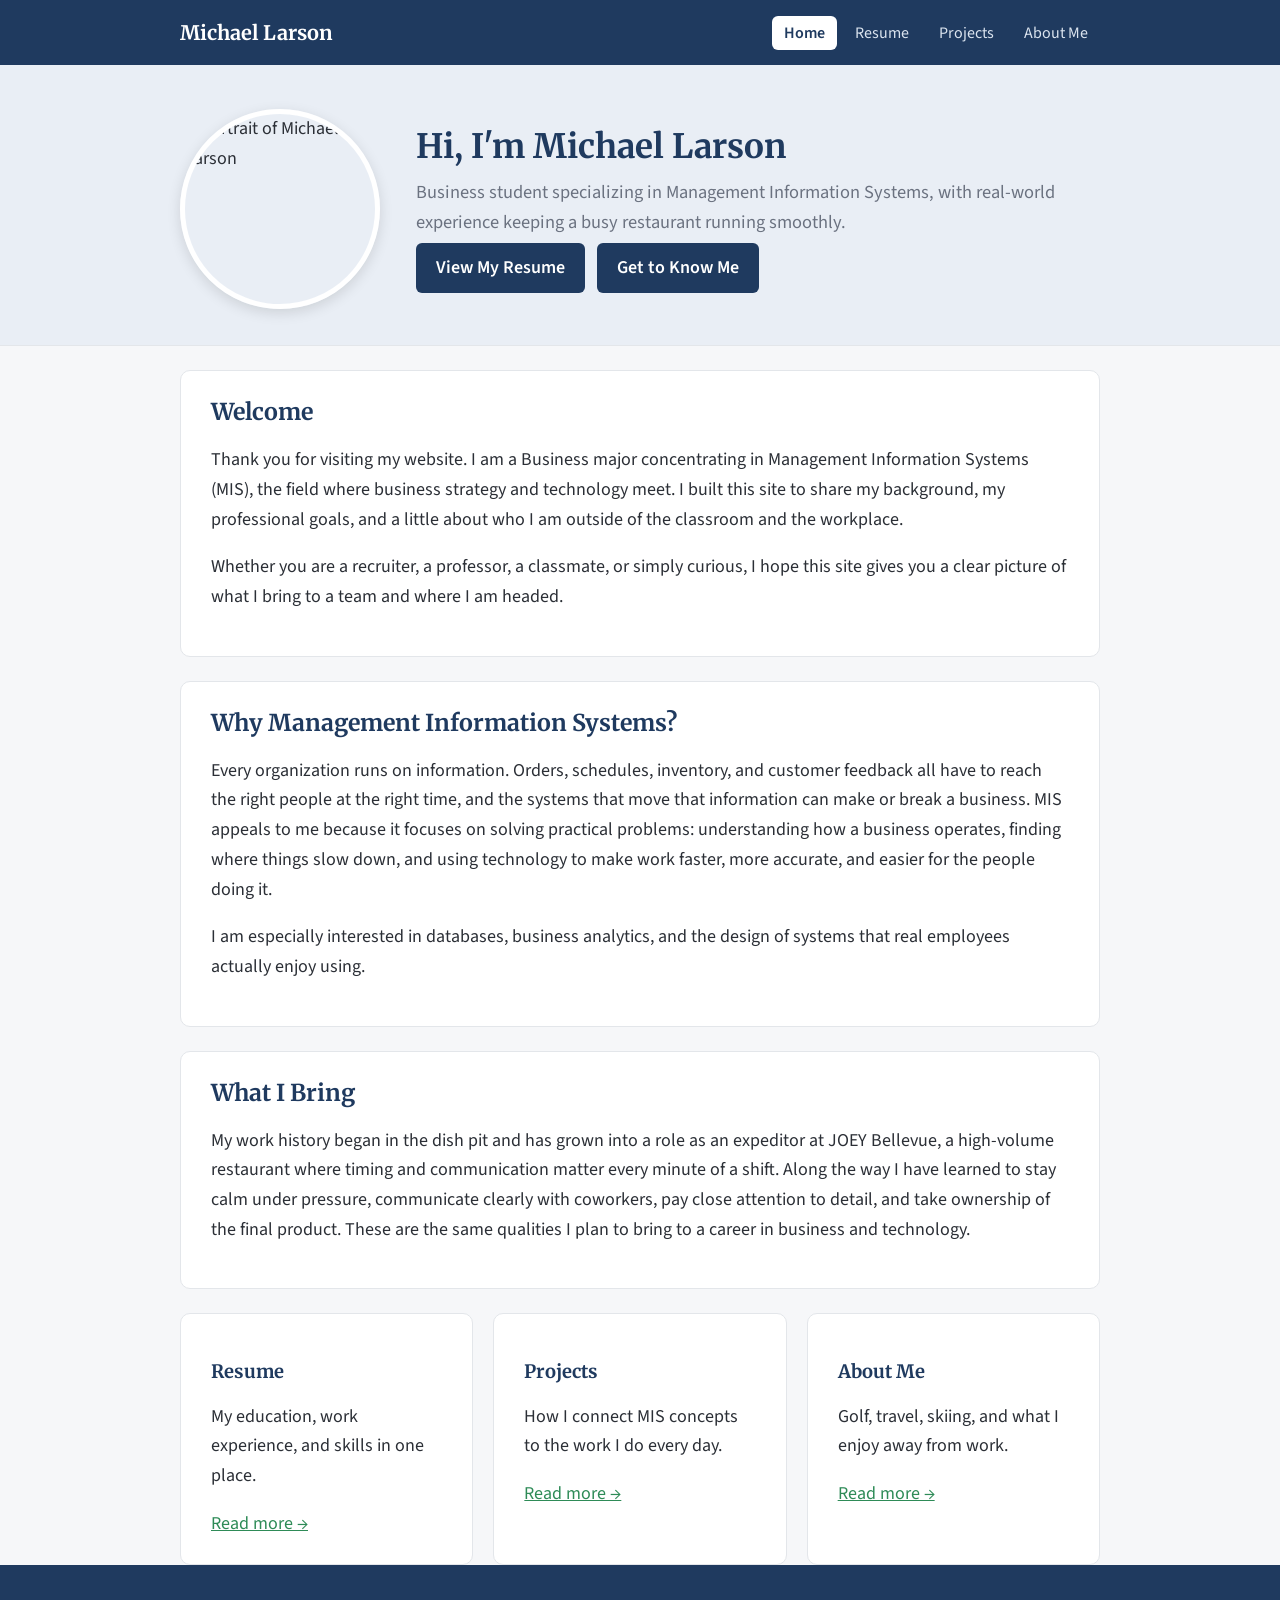
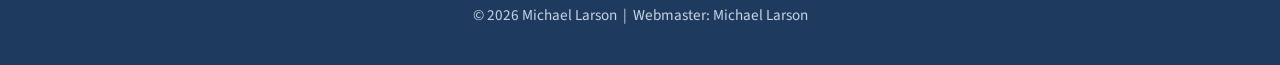
==== index.html @ e12e1476 "Add files via upload" ====
<!DOCTYPE html>
<html lang="en">
<head>
  <meta charset="UTF-8">
  <meta name="viewport" content="width=device-width, initial-scale=1.0">
  <!-- The page title shows in the browser tab -->
  <title>Home | Michael Larson</title>
  <link href="https://fonts.googleapis.com/css2?family=Merriweather:wght@700&family=Source+Sans+3:wght@400;600&display=swap" rel="stylesheet">
  <link rel="stylesheet" href="style.css">
</head>
<body>

  <!-- ===== NAVIGATION BAR (same on every page; move class="active" to the current page) ===== -->
  <header class="site-header">
    <div class="container">
      <a class="logo" href="index.html">Michael Larson</a>
      <ul class="nav">
        <li><a href="index.html" class="active">Home</a></li>
        <li><a href="resume.html">Resume</a></li>
        <li><a href="projects.html">Projects</a></li>
        <li><a href="about.html">About Me</a></li>
      </ul>
    </div>
  </header>

  <!-- ===== BANNER WITH PROFILE PHOTO ===== -->
  <section class="banner">
    <div class="container hero">
      <!-- Replace images/profile.jpg with your own photo (keep the same file name) -->
      <img src="images/profile.jpg" alt="Portrait of Michael Larson">
      <div class="hero-text">
        <h1>Hi, I'm Michael Larson</h1>
        <p>Business student specializing in Management Information Systems, with real-world experience keeping a busy restaurant running smoothly.</p>
        <a class="button" href="resume.html">View My Resume</a>
        <a class="button" href="about.html">Get to Know Me</a>
      </div>
    </div>
  </section>

  <!-- ===== MAIN CONTENT ===== -->
  <main class="container">

    <section class="card">
      <h2>Welcome</h2>
      <p>Thank you for visiting my website. I am a Business major concentrating in Management Information Systems (MIS), the field where business strategy and technology meet. I built this site to share my background, my professional goals, and a little about who I am outside of the classroom and the workplace.</p>
      <p>Whether you are a recruiter, a professor, a classmate, or simply curious, I hope this site gives you a clear picture of what I bring to a team and where I am headed.</p>
    </section>

    <section class="card">
      <h2>Why Management Information Systems?</h2>
      <p>Every organization runs on information. Orders, schedules, inventory, and customer feedback all have to reach the right people at the right time, and the systems that move that information can make or break a business. MIS appeals to me because it focuses on solving practical problems: understanding how a business operates, finding where things slow down, and using technology to make work faster, more accurate, and easier for the people doing it.</p>
      <p>I am especially interested in databases, business analytics, and the design of systems that real employees actually enjoy using.</p>
    </section>

    <section class="card">
      <h2>What I Bring</h2>
      <p>My work history began in the dish pit and has grown into a role as an expeditor at JOEY Bellevue, a high-volume restaurant where timing and communication matter every minute of a shift. Along the way I have learned to stay calm under pressure, communicate clearly with coworkers, pay close attention to detail, and take ownership of the final product. These are the same qualities I plan to bring to a career in business and technology.</p>
    </section>

    <section class="grid">
      <div class="card">
        <h3>Resume</h3>
        <p>My education, work experience, and skills in one place.</p>
        <a href="resume.html">Read more &rarr;</a>
      </div>
      <div class="card">
        <h3>Projects</h3>
        <p>How I connect MIS concepts to the work I do every day.</p>
        <a href="projects.html">Read more &rarr;</a>
      </div>
      <div class="card">
        <h3>About Me</h3>
        <p>Golf, travel, skiing, and what I enjoy away from work.</p>
        <a href="about.html">Read more &rarr;</a>
      </div>
    </section>

  </main>

  <!-- ===== FOOTER (same on every page) ===== -->
  <footer class="site-footer">
    <div class="container">
      <p>&copy; 2026 Michael Larson &nbsp;|&nbsp; Webmaster: Michael Larson</p>
    </div>
  </footer>

</body>
</html>
---- style.css ----
/* =========================================================
   style.css  —  the look of EVERY page on the site
   ---------------------------------------------------------
   Change something here and it changes on all four pages.
   Easiest things to customize are the COLORS just below.
   ========================================================= */

/* ---------- 1. COLORS & FONTS (edit these freely) ---------- */
:root {
  --navy:       #1f3a5f;   /* header, headings, buttons            */
  --accent:     #2e8b57;   /* links and highlights (golf green)    */
  --background: #f6f7f9;   /* page background                      */
  --card:       #ffffff;   /* white boxes that hold content        */
  --text:       #2b2f36;   /* normal paragraph text                */
  --muted:      #6b7280;   /* lighter gray text (dates, captions)  */
  --border:     #e3e6ea;   /* thin lines around boxes              */
  --font:       "Source Sans 3", "Segoe UI", Arial, sans-serif;
  --heading-font: "Merriweather", Georgia, serif;
}

/* ---------- 2. BASIC PAGE SETUP ---------- */
* { box-sizing: border-box; }

body {
  margin: 0;
  font-family: var(--font);
  font-size: 18px;
  line-height: 1.65;
  color: var(--text);
  background: var(--background);
}

h1, h2, h3 { font-family: var(--heading-font); color: var(--navy); line-height: 1.3; }
h1 { font-size: 2.1rem; margin: 0 0 .5rem; }
h2 { font-size: 1.45rem; margin: 2rem 0 .6rem; }
h3 { font-size: 1.15rem; margin: 1.2rem 0 .2rem; }

a { color: var(--accent); }
img { max-width: 100%; display: block; }

/* Keeps content from stretching too wide on big screens */
.container { max-width: 960px; margin: 0 auto; padding: 0 20px; }

/* ---------- 3. TOP NAVIGATION BAR ---------- */
.site-header { background: var(--navy); color: #fff; }

.site-header .container {
  display: flex;
  flex-wrap: wrap;
  align-items: center;
  justify-content: space-between;
  gap: 10px;
  padding-top: 16px;
  padding-bottom: 16px;
}

.logo { color: #fff; font-family: var(--heading-font); font-size: 1.25rem; text-decoration: none; font-weight: 700; }

.nav { display: flex; flex-wrap: wrap; gap: 6px; list-style: none; margin: 0; padding: 0; }

.nav a {
  color: #dbe4ef;
  text-decoration: none;
  padding: 6px 12px;
  border-radius: 6px;
  font-size: 1rem;
}
.nav a:hover { background: rgba(255,255,255,.12); color: #fff; }

/* The page you're currently on gets class="active" in its HTML */
.nav a.active { background: #fff; color: var(--navy); font-weight: 600; }

/* ---------- 4. PAGE BANNER (top section of each page) ---------- */
.banner { background: #e9eef5; border-bottom: 1px solid var(--border); padding: 44px 0 36px; }
.banner p { font-size: 1.15rem; color: var(--muted); margin: 0; max-width: 680px; }

/* Home page banner: photo on one side, text on the other */
.hero { display: flex; align-items: center; gap: 36px; flex-wrap: wrap; }
.hero img {
  width: 200px; height: 200px; object-fit: cover;
  border-radius: 50%; border: 5px solid #fff;
  box-shadow: 0 4px 14px rgba(0,0,0,.12);
}
.hero-text { flex: 1; min-width: 260px; }

/* ---------- 5. CONTENT BOXES ---------- */
main { padding: 20px 0 50px; }

.card {
  background: var(--card);
  border: 1px solid var(--border);
  border-radius: 10px;
  padding: 26px 30px;
  margin: 24px 0;
}
.card h2:first-child { margin-top: 0; }

/* Two or three boxes side by side (stack on phones) */
.grid { display: grid; grid-template-columns: repeat(auto-fit, minmax(250px, 1fr)); gap: 20px; }
.grid .card { margin: 0; }

/* Buttons */
.button {
  display: inline-block; background: var(--navy); color: #fff;
  padding: 10px 20px; border-radius: 6px; text-decoration: none; font-weight: 600; margin: 6px 8px 0 0;
}
.button:hover { background: var(--accent); }

/* ---------- 6. RESUME STYLES ---------- */
.job { border-left: 3px solid var(--accent); padding-left: 16px; margin: 18px 0; }
.job h3 { margin: 0; }
.job .meta { color: var(--muted); font-size: .95rem; margin-bottom: 4px; }
.skills { display: flex; flex-wrap: wrap; gap: 8px; list-style: none; padding: 0; }
.skills li { background: #e9eef5; color: var(--navy); padding: 4px 12px; border-radius: 20px; font-size: .95rem; }

/* ---------- 7. PHOTOS WITH CAPTIONS ---------- */
figure { margin: 0; }
figure img { width: 100%; height: 230px; object-fit: cover; border-radius: 8px; }
figcaption { color: var(--muted); font-size: .9rem; margin-top: 6px; }

/* Yellow "fill this in" highlight. Delete the class once you've edited the text. */
.edit-me { background: #fff3b0; padding: 0 4px; border-radius: 3px; }

/* ---------- 8. FOOTER (bottom of every page) ---------- */
.site-footer { background: var(--navy); color: #c9d4e3; text-align: center; padding: 22px 0; font-size: .95rem; }
.site-footer a { color: #fff; }

/* ---------- 9. PHONE SCREENS ---------- */
@media (max-width: 600px) {
  body { font-size: 17px; }
  h1 { font-size: 1.7rem; }
  .card { padding: 20px; }
  .hero { justify-content: center; text-align: center; }
  .hero img { width: 160px; height: 160px; }
}
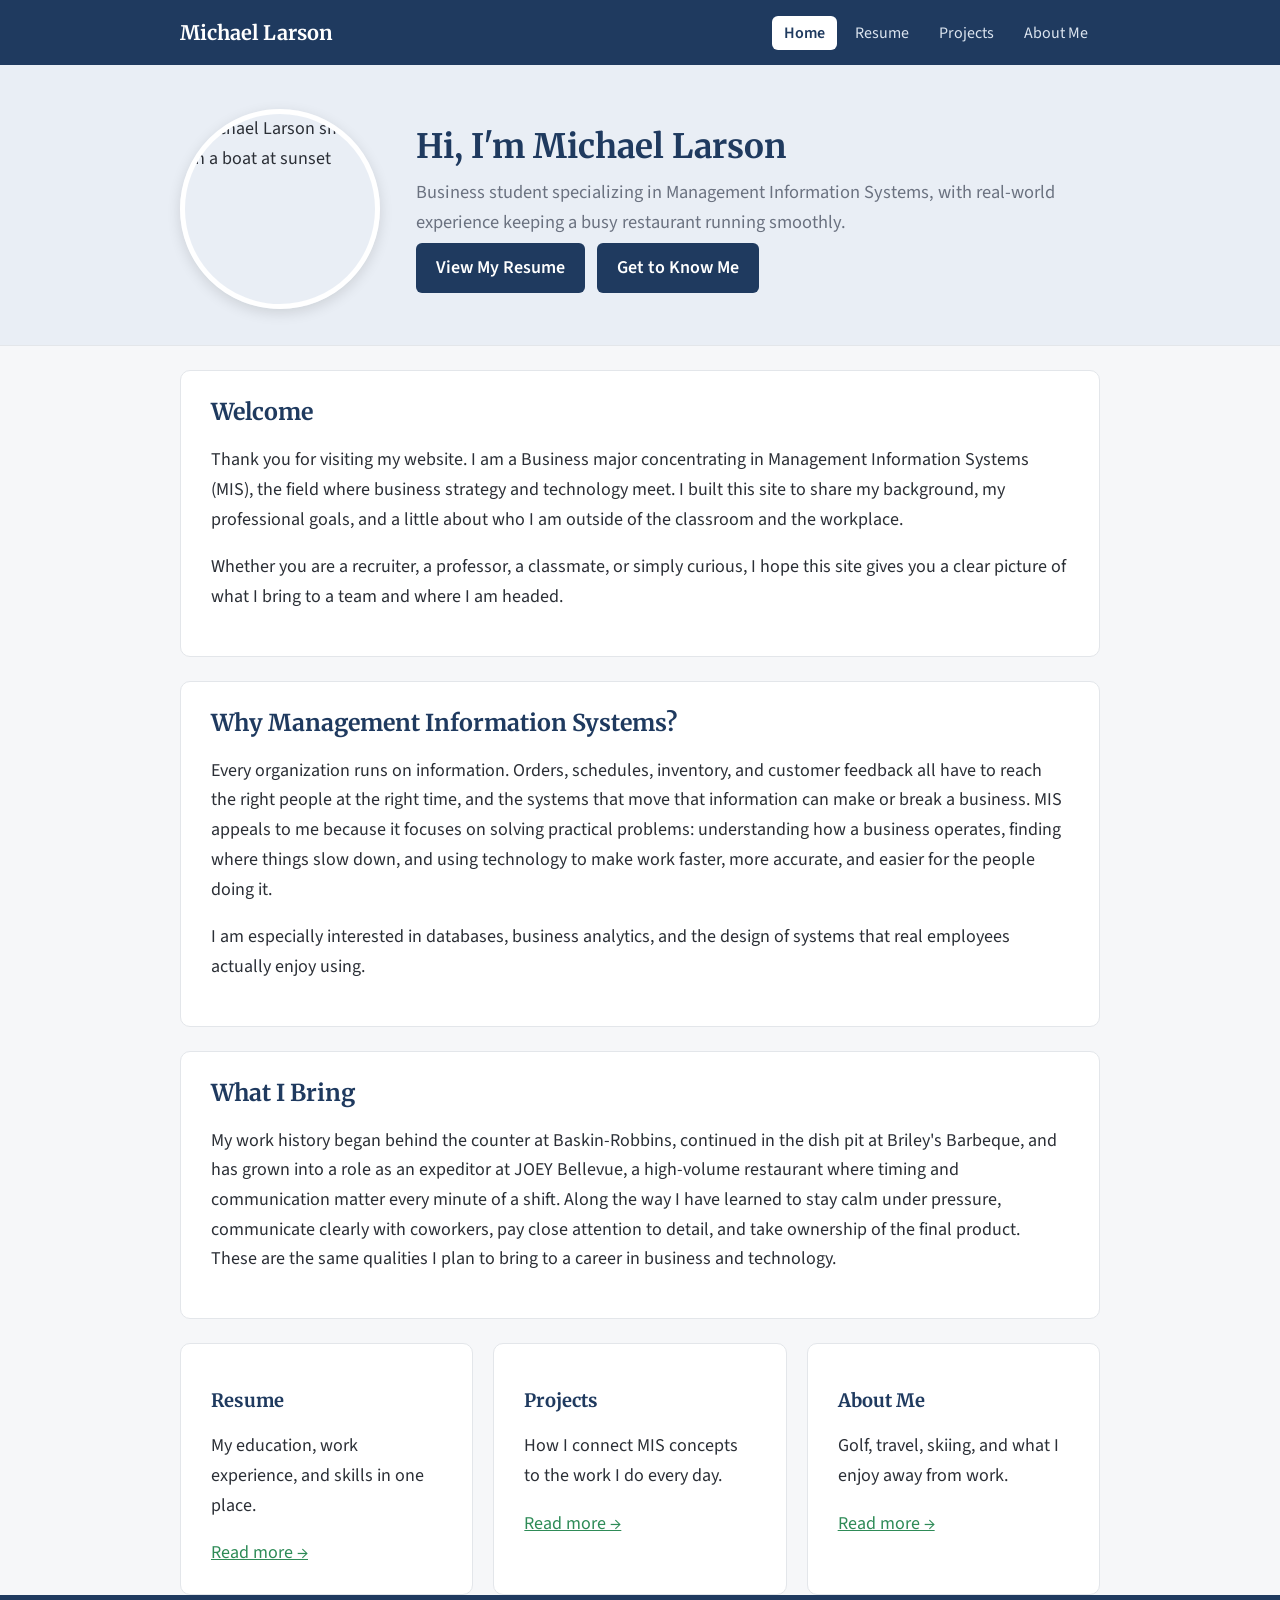
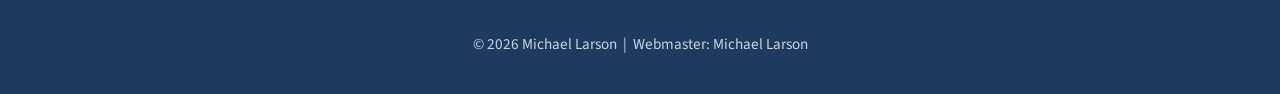
==== commit b814e651: "Add files via upload" ====
--- a/index.html
+++ b/index.html
@@ -3,14 +3,12 @@
 <head>
   <meta charset="UTF-8">
   <meta name="viewport" content="width=device-width, initial-scale=1.0">
-  <!-- The page title shows in the browser tab -->
   <title>Home | Michael Larson</title>
   <link href="https://fonts.googleapis.com/css2?family=Merriweather:wght@700&family=Source+Sans+3:wght@400;600&display=swap" rel="stylesheet">
   <link rel="stylesheet" href="style.css">
 </head>
 <body>
 
-  <!-- ===== NAVIGATION BAR (same on every page; move class="active" to the current page) ===== -->
   <header class="site-header">
     <div class="container">
       <a class="logo" href="index.html">Michael Larson</a>
@@ -23,11 +21,9 @@
     </div>
   </header>
 
-  <!-- ===== BANNER WITH PROFILE PHOTO ===== -->
   <section class="banner">
     <div class="container hero">
-      <!-- Replace images/profile.jpg with your own photo (keep the same file name) -->
-      <img src="images/profile.jpg" alt="Portrait of Michael Larson">
+      <img src="images/profile.jpg" alt="Michael Larson smiling on a boat at sunset">
       <div class="hero-text">
         <h1>Hi, I'm Michael Larson</h1>
         <p>Business student specializing in Management Information Systems, with real-world experience keeping a busy restaurant running smoothly.</p>
@@ -37,7 +33,6 @@
     </div>
   </section>
 
-  <!-- ===== MAIN CONTENT ===== -->
   <main class="container">
 
     <section class="card">
@@ -54,7 +49,7 @@
 
     <section class="card">
       <h2>What I Bring</h2>
-      <p>My work history began in the dish pit and has grown into a role as an expeditor at JOEY Bellevue, a high-volume restaurant where timing and communication matter every minute of a shift. Along the way I have learned to stay calm under pressure, communicate clearly with coworkers, pay close attention to detail, and take ownership of the final product. These are the same qualities I plan to bring to a career in business and technology.</p>
+      <p>My work history began behind the counter at Baskin-Robbins, continued in the dish pit at Briley's Barbeque, and has grown into a role as an expeditor at JOEY Bellevue, a high-volume restaurant where timing and communication matter every minute of a shift. Along the way I have learned to stay calm under pressure, communicate clearly with coworkers, pay close attention to detail, and take ownership of the final product. These are the same qualities I plan to bring to a career in business and technology.</p>
     </section>
 
     <section class="grid">
@@ -77,7 +72,6 @@
 
   </main>
 
-  <!-- ===== FOOTER (same on every page) ===== -->
   <footer class="site-footer">
     <div class="container">
       <p>&copy; 2026 Michael Larson &nbsp;|&nbsp; Webmaster: Michael Larson</p>
--- a/style.css
+++ b/style.css
@@ -1,24 +1,15 @@
-/* =========================================================
-   style.css  —  the look of EVERY page on the site
-   ---------------------------------------------------------
-   Change something here and it changes on all four pages.
-   Easiest things to customize are the COLORS just below.
-   ========================================================= */
-
-/* ---------- 1. COLORS & FONTS (edit these freely) ---------- */
 :root {
-  --navy:       #1f3a5f;   /* header, headings, buttons            */
-  --accent:     #2e8b57;   /* links and highlights (golf green)    */
-  --background: #f6f7f9;   /* page background                      */
-  --card:       #ffffff;   /* white boxes that hold content        */
-  --text:       #2b2f36;   /* normal paragraph text                */
-  --muted:      #6b7280;   /* lighter gray text (dates, captions)  */
-  --border:     #e3e6ea;   /* thin lines around boxes              */
+  --navy:       #1f3a5f;
+  --accent:     #2e8b57;
+  --background: #f6f7f9;
+  --card:       #ffffff;
+  --text:       #2b2f36;
+  --muted:      #6b7280;
+  --border:     #e3e6ea;
   --font:       "Source Sans 3", "Segoe UI", Arial, sans-serif;
   --heading-font: "Merriweather", Georgia, serif;
 }
 
-/* ---------- 2. BASIC PAGE SETUP ---------- */
 * { box-sizing: border-box; }
 
 body {
@@ -38,10 +29,8 @@
 a { color: var(--accent); }
 img { max-width: 100%; display: block; }
 
-/* Keeps content from stretching too wide on big screens */
 .container { max-width: 960px; margin: 0 auto; padding: 0 20px; }
 
-/* ---------- 3. TOP NAVIGATION BAR ---------- */
 .site-header { background: var(--navy); color: #fff; }
 
 .site-header .container {
@@ -67,14 +56,11 @@
 }
 .nav a:hover { background: rgba(255,255,255,.12); color: #fff; }
 
-/* The page you're currently on gets class="active" in its HTML */
 .nav a.active { background: #fff; color: var(--navy); font-weight: 600; }
 
-/* ---------- 4. PAGE BANNER (top section of each page) ---------- */
 .banner { background: #e9eef5; border-bottom: 1px solid var(--border); padding: 44px 0 36px; }
 .banner p { font-size: 1.15rem; color: var(--muted); margin: 0; max-width: 680px; }
 
-/* Home page banner: photo on one side, text on the other */
 .hero { display: flex; align-items: center; gap: 36px; flex-wrap: wrap; }
 .hero img {
   width: 200px; height: 200px; object-fit: cover;
@@ -83,7 +69,6 @@
 }
 .hero-text { flex: 1; min-width: 260px; }
 
-/* ---------- 5. CONTENT BOXES ---------- */
 main { padding: 20px 0 50px; }
 
 .card {
@@ -95,37 +80,29 @@
 }
 .card h2:first-child { margin-top: 0; }
 
-/* Two or three boxes side by side (stack on phones) */
 .grid { display: grid; grid-template-columns: repeat(auto-fit, minmax(250px, 1fr)); gap: 20px; }
 .grid .card { margin: 0; }
 
-/* Buttons */
 .button {
   display: inline-block; background: var(--navy); color: #fff;
   padding: 10px 20px; border-radius: 6px; text-decoration: none; font-weight: 600; margin: 6px 8px 0 0;
 }
 .button:hover { background: var(--accent); }
 
-/* ---------- 6. RESUME STYLES ---------- */
 .job { border-left: 3px solid var(--accent); padding-left: 16px; margin: 18px 0; }
 .job h3 { margin: 0; }
 .job .meta { color: var(--muted); font-size: .95rem; margin-bottom: 4px; }
 .skills { display: flex; flex-wrap: wrap; gap: 8px; list-style: none; padding: 0; }
 .skills li { background: #e9eef5; color: var(--navy); padding: 4px 12px; border-radius: 20px; font-size: .95rem; }
 
-/* ---------- 7. PHOTOS WITH CAPTIONS ---------- */
 figure { margin: 0; }
-figure img { width: 100%; height: 230px; object-fit: cover; border-radius: 8px; }
+
+figure img { width: 100%; aspect-ratio: 4 / 5; object-fit: cover; border-radius: 8px; }
 figcaption { color: var(--muted); font-size: .9rem; margin-top: 6px; }
 
-/* Yellow "fill this in" highlight. Delete the class once you've edited the text. */
-.edit-me { background: #fff3b0; padding: 0 4px; border-radius: 3px; }
-
-/* ---------- 8. FOOTER (bottom of every page) ---------- */
 .site-footer { background: var(--navy); color: #c9d4e3; text-align: center; padding: 22px 0; font-size: .95rem; }
 .site-footer a { color: #fff; }
 
-/* ---------- 9. PHONE SCREENS ---------- */
 @media (max-width: 600px) {
   body { font-size: 17px; }
   h1 { font-size: 1.7rem; }
